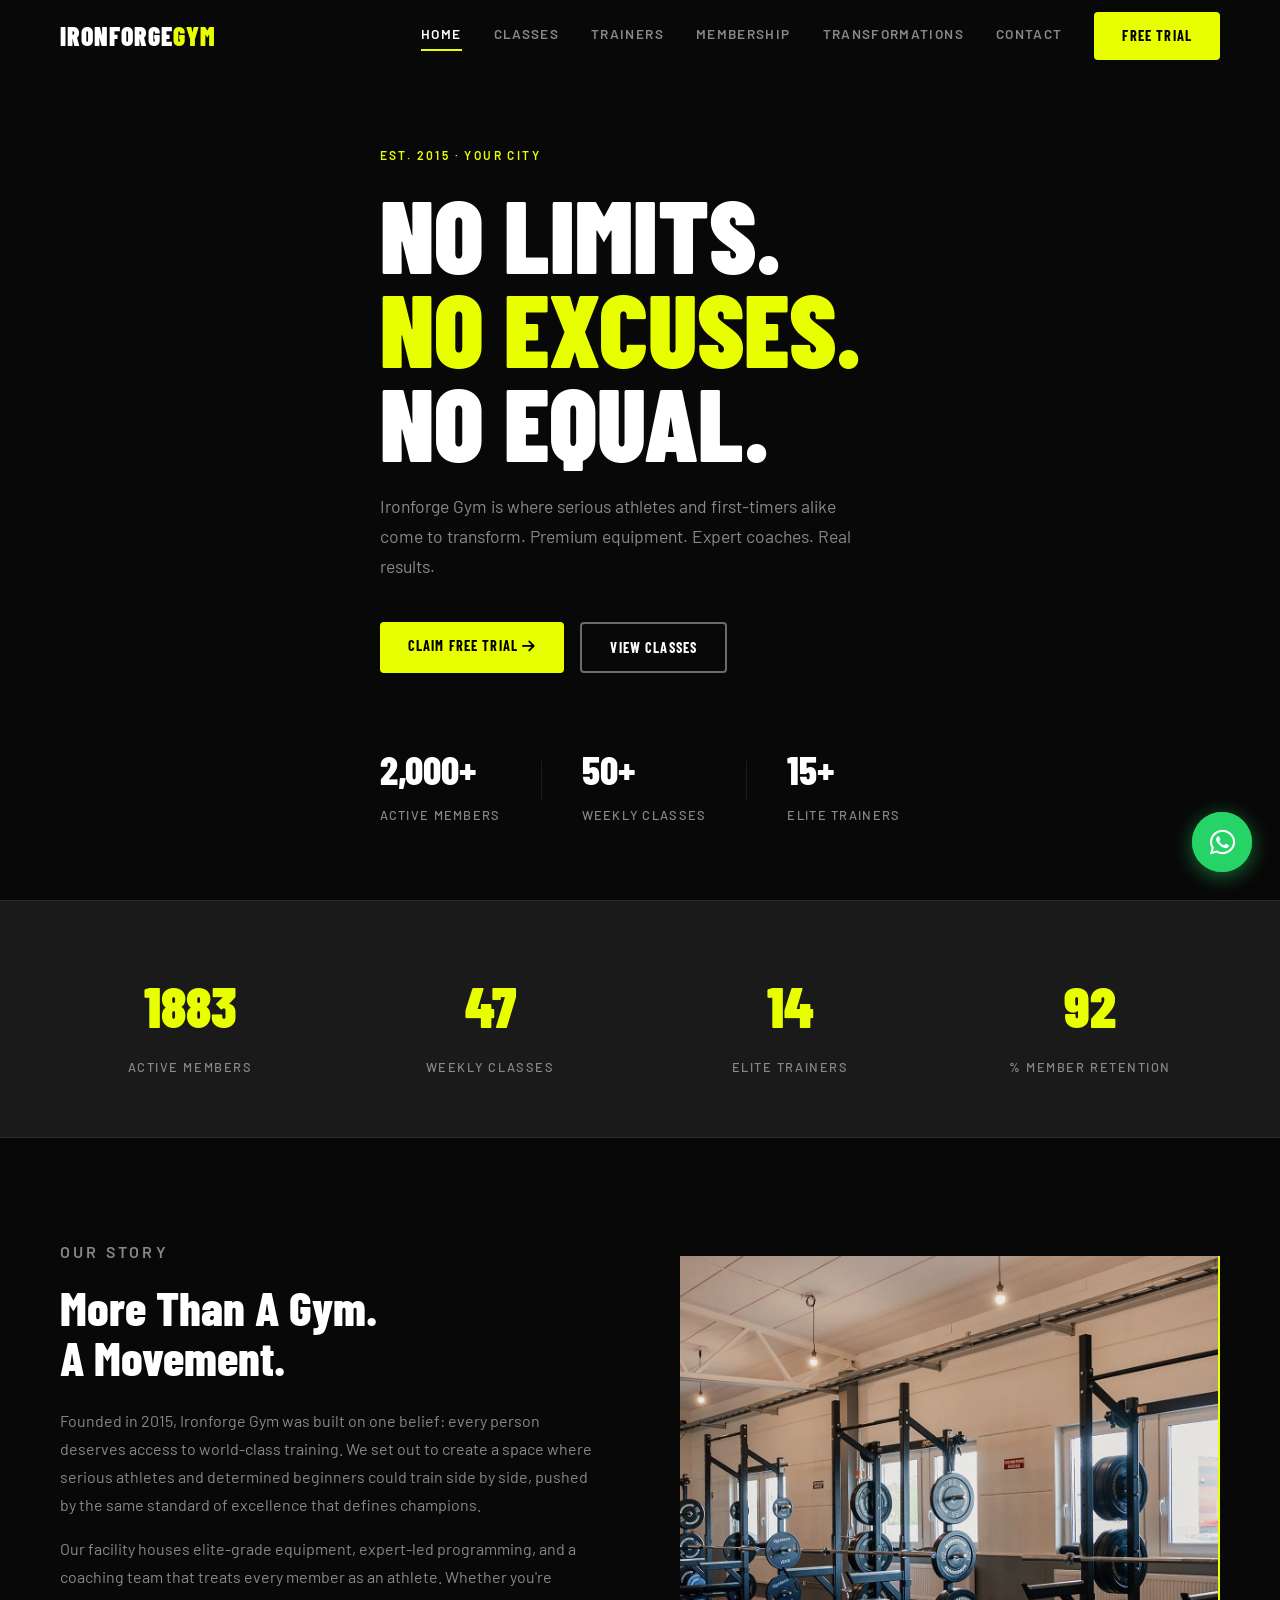
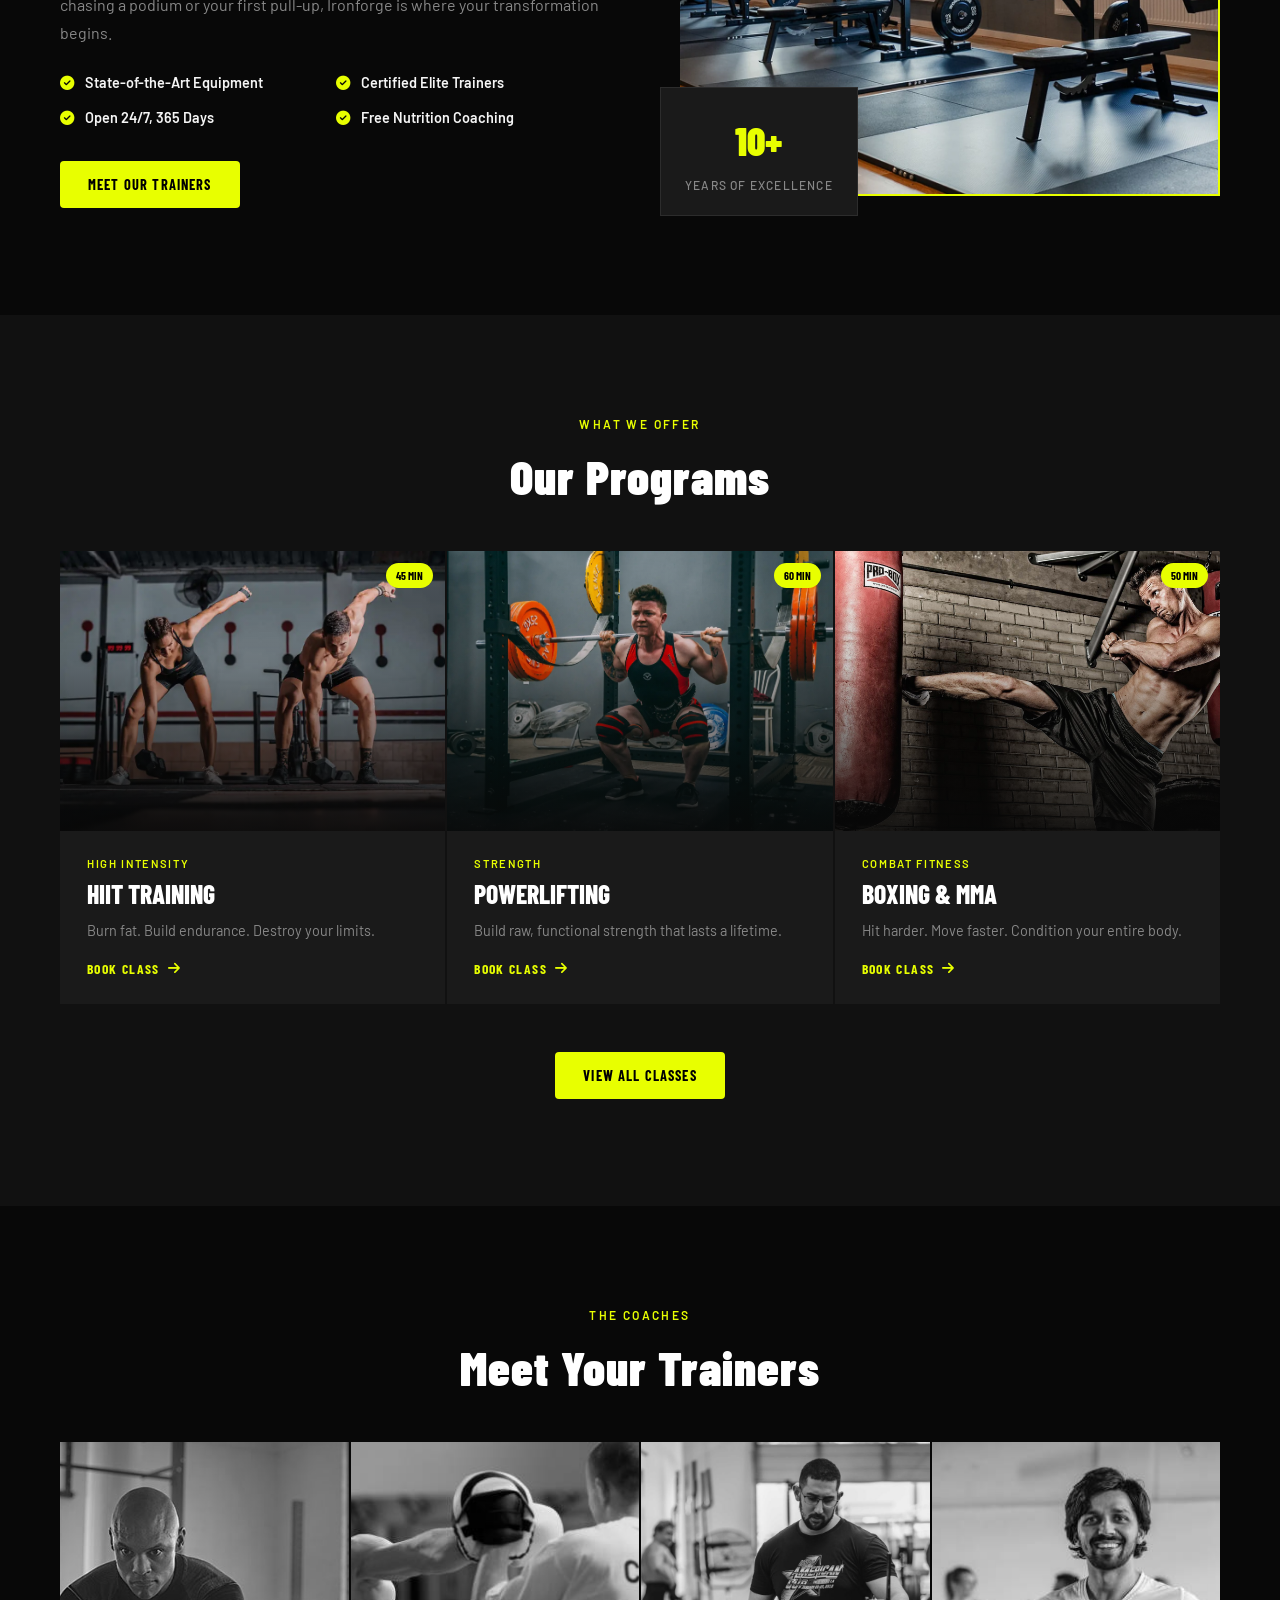
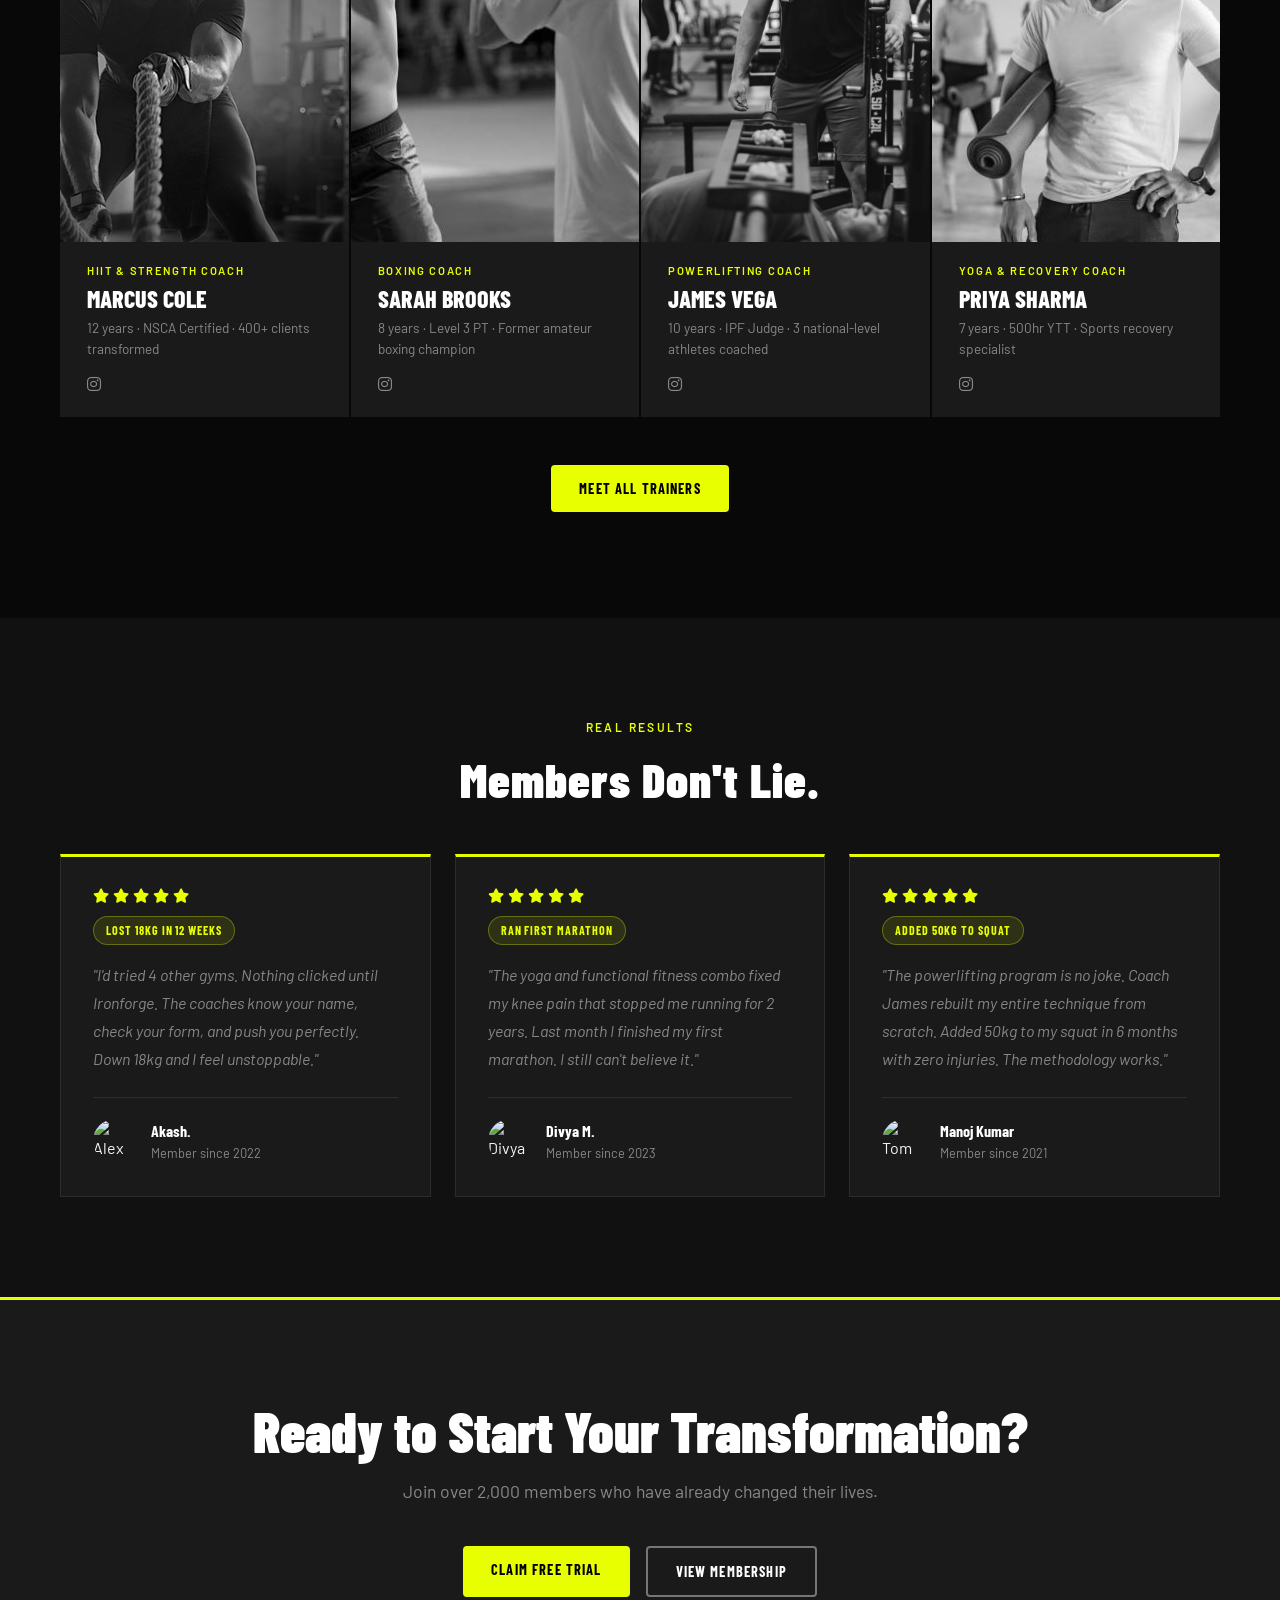
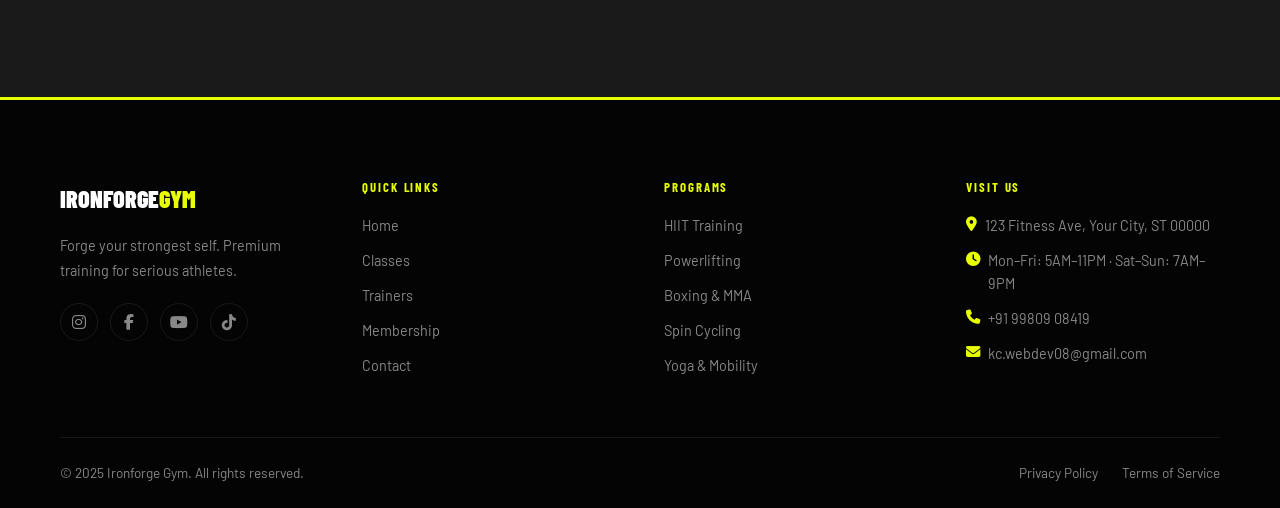
==== index.html @ b0c4d27b "Add files via upload" ====
<!DOCTYPE html>
<html lang="en">
<head>
  <meta charset="UTF-8">
  <meta name="viewport" content="width=device-width, initial-scale=1.0">
  <meta name="description" content="Ironforge Gym — Where serious athletes forge their strongest self. Premium equipment, elite trainers, and real results.">
  <title>Home | Ironforge Gym</title>
  <link href="https://fonts.googleapis.com/css2?family=Barlow+Condensed:wght@600;700;800;900&family=Barlow:wght@400;500;600&display=swap" rel="stylesheet">
  <link rel="stylesheet" href="https://cdnjs.cloudflare.com/ajax/libs/font-awesome/6.4.0/css/all.min.css">
  <link rel="stylesheet" href="./css/styles.css">
</head>
<body>

  <!-- ============================================================
       NAVBAR
       - Uses "scrolled" class so the navbar is always opaque black.
       - On inner pages this class is set by default in the HTML.
       - On the home page it was transparent; "scrolled" forces the
         same solid dark background across all pages.
       ============================================================ -->
  <header class="header scrolled">
    <div class="container">
      <a href="./index.html" class="logo">IRONFORGE<span>GYM</span></a>
      <div class="mobile-menu-toggle">
        <i class="fas fa-bars"></i>
      </div>
      <nav class="nav-links">
        <a href="./index.html" class="active">Home</a>
        <a href="./classes.html">Classes</a>
        <a href="./trainers.html">Trainers</a>
        <a href="./membership.html">Membership</a>
        <a href="./transformations.html">Transformations</a>
        <a href="./contact.html">Contact</a>
        <a href="./contact.html" class="btn btn-primary">Free Trial</a>
      </nav>
    </div>
  </header>

  <!-- HERO -->
  <section class="hero">

    <!--
      =====================================================
      VIDEO BACKGROUND
      Your video file must be in the ironforge-gym/ root
      folder (same folder as index.html).
      The src below is already set to your video filename.
      If you rename the file, update the src to match.
      =====================================================
    -->
    <video
      class="hero-video"
      autoplay
      muted
      loop
      playsinline
      poster="https://picsum.photos/1920/1080?grayscale">
      <!-- ▼▼▼ PASTE YOUR VIDEO LINK HERE if hosting online,
               OR keep as-is if the video is in the same folder as index.html ▼▼▼ -->
      <source src="video/Powerlifter_Silhouette_Deadlift_Animation.mp4" type="video/mp4">
      <!-- ▲▲▲ PASTE YOUR VIDEO LINK HERE ▲▲▲ -->
    </video>

    <div class="hero-overlay"></div>
    <div class="container fade-in">
      <p class="hero-eyebrow">EST. 2015 · YOUR CITY <!-- CLIENT EDIT --></p>
      <h1>NO LIMITS.<br><span>NO EXCUSES.</span><br>NO EQUAL.</h1>
      <p class="hero-sub">Ironforge Gym is where serious athletes and first-timers alike come to transform. Premium equipment. Expert coaches. Real results.</p>
      <!-- CLIENT EDIT: gym description -->
      <div class="hero-buttons">
        <a href="./contact.html" class="btn btn-primary">
          CLAIM FREE TRIAL <i class="fas fa-arrow-right"></i>
        </a>
        <a href="./classes.html" class="btn btn-outline">
          VIEW CLASSES
        </a>
      </div>
      <div class="hero-trust">
        <div class="trust-item">
          <span class="trust-number">2,000+</span><!-- CLIENT EDIT -->
          <span class="trust-label">Active Members</span>
        </div>
        <div class="trust-divider"></div>
        <div class="trust-item">
          <span class="trust-number">50+</span><!-- CLIENT EDIT -->
          <span class="trust-label">Weekly Classes</span>
        </div>
        <div class="trust-divider"></div>
        <div class="trust-item">
          <span class="trust-number">15+</span><!-- CLIENT EDIT -->
          <span class="trust-label">Elite Trainers</span>
        </div>
      </div>
    </div>
  </section>

  <!-- ============================================================
       STATS BAR
       - "fade-in" intentionally removed here so the stats counter
         IntersectionObserver can fire independently without the
         fade-in observer consuming the intersection event first.
       - The counter animation is handled by script.js (section 4).
       ============================================================ -->
  <section class="stats-bar">
    <div class="container">
      <div class="stats-grid">
        <div class="stat-item">
          <div class="stat-number" data-target="2000">0</div>
          <div class="stat-label">Active Members</div><!-- CLIENT EDIT -->
        </div>
        <div class="stat-item">
          <div class="stat-number" data-target="50">0</div>
          <div class="stat-label">Weekly Classes</div>
        </div>
        <div class="stat-item">
          <div class="stat-number" data-target="15">0</div>
          <div class="stat-label">Elite Trainers</div>
        </div>
        <div class="stat-item">
          <div class="stat-number" data-target="98">0</div>
          <div class="stat-label">% Member Retention</div>
        </div>
      </div>
    </div>
  </section>

  <!-- ABOUT SNAPSHOT -->
  <section class="section-padding">
    <div class="container">
      <div class="about-layout fade-in">
        <div class="about-text">
          <p class="section-label">OUR STORY</p>
          <h2>More Than A Gym.<br>A Movement.</h2>
          <!-- CLIENT EDIT -->
          <p>Founded in 2015, Ironforge Gym was built on one belief: every person deserves access to world-class training. We set out to create a space where serious athletes and determined beginners could train side by side, pushed by the same standard of excellence that defines champions.</p>
          <p>Our facility houses elite-grade equipment, expert-led programming, and a coaching team that treats every member as an athlete. Whether you're chasing a podium or your first pull-up, Ironforge is where your transformation begins.</p>
          <!-- CLIENT EDIT: both paragraphs -->
          <div class="about-features">
            <div><i class="fas fa-check-circle"></i> State-of-the-Art Equipment</div>
            <div><i class="fas fa-check-circle"></i> Certified Elite Trainers</div>
            <div><i class="fas fa-check-circle"></i> Open 24/7, 365 Days</div><!-- CLIENT EDIT -->
            <div><i class="fas fa-check-circle"></i> Free Nutrition Coaching</div>
          </div>
          <a href="./trainers.html" class="btn btn-primary" style="margin-top:32px;">MEET OUR TRAINERS</a>
        </div>
        <div class="about-image">
          <img src="images/gymview.webp" alt="Inside Ironforge Gym">
          <div class="about-badge">
            <span class="badge-number">10+</span><!-- CLIENT EDIT -->
            <span class="badge-text">Years of Excellence</span>
          </div>
        </div>
      </div>
    </div>
  </section>

  <!-- CLASSES PREVIEW -->
  <section class="section-padding" style="background: var(--surface);">
    <div class="container">
      <p class="section-label fade-in" style="text-align:center;">WHAT WE OFFER</p>
      <h2 class="section-title fade-in">Our Programs</h2>
      <div class="classes-grid fade-in">

        <div class="class-card">
          <div class="class-img">
            <img src="images/ClassHITT.webp" alt="HIIT Training">
            <div class="class-overlay"></div>
            <span class="class-duration">45 MIN</span>
          </div>
          <div class="class-content">
            <p class="class-category">HIGH INTENSITY</p>
            <h3>HIIT TRAINING</h3>
            <p class="class-desc">Burn fat. Build endurance. Destroy your limits.</p>
            <a href="./classes.html" class="class-link">BOOK CLASS <i class="fas fa-arrow-right"></i></a>
          </div>
        </div>

        <div class="class-card">
          <div class="class-img">
            <img src="images/ClassPowerlifting.webp" alt="Powerlifting">
            <div class="class-overlay"></div>
            <span class="class-duration">60 MIN</span>
          </div>
          <div class="class-content">
            <p class="class-category">STRENGTH</p>
            <h3>POWERLIFTING</h3>
            <p class="class-desc">Build raw, functional strength that lasts a lifetime.</p>
            <a href="./classes.html" class="class-link">BOOK CLASS <i class="fas fa-arrow-right"></i></a>
          </div>
        </div>

        <div class="class-card">
          <div class="class-img">
            <img src="images/ClassBoxing.webp" alt="Boxing & MMA">
            <div class="class-overlay"></div>
            <span class="class-duration">50 MIN</span>
          </div>
          <div class="class-content">
            <p class="class-category">COMBAT FITNESS</p>
            <h3>BOXING & MMA</h3>
            <p class="class-desc">Hit harder. Move faster. Condition your entire body.</p>
            <a href="./classes.html" class="class-link">BOOK CLASS <i class="fas fa-arrow-right"></i></a>
          </div>
        </div>

      </div>
      <div style="text-align:center; margin-top:48px;" class="fade-in">
        <a href="./classes.html" class="btn btn-primary">VIEW ALL CLASSES</a>
      </div>
    </div>
  </section>

  <!-- TRAINERS PREVIEW -->
  <section class="section-padding">
    <div class="container">
      <p class="section-label fade-in" style="text-align:center;">THE COACHES</p>
      <h2 class="section-title fade-in">Meet Your Trainers</h2>
      <div class="trainers-grid fade-in">

        <div class="trainer-card">
          <div class="trainer-img">
            <img src="images/CoachHITT.jpg" alt="Marcus Cole">
          </div>
          <div class="trainer-info">
            <p class="trainer-specialty">HIIT & STRENGTH COACH</p>
            <h3>MARCUS COLE</h3>
            <p class="trainer-bio">12 years · NSCA Certified · 400+ clients transformed</p>
            <div class="trainer-social">
              <a href="#" aria-label="Instagram"><i class="fab fa-instagram"></i></a><!-- REPLACE -->
            </div>
          </div>
        </div>

        <div class="trainer-card">
          <div class="trainer-img">
            <img src="images/CoachBoxing.jpg" alt="Sarah Brooks">
          </div>
          <div class="trainer-info">
            <p class="trainer-specialty">BOXING COACH</p>
            <h3>SARAH BROOKS</h3>
            <p class="trainer-bio">8 years · Level 3 PT · Former amateur boxing champion</p>
            <div class="trainer-social">
              <a href="#" aria-label="Instagram"><i class="fab fa-instagram"></i></a><!-- REPLACE -->
            </div>
          </div>
        </div>

        <div class="trainer-card">
          <div class="trainer-img">
            <img src="images/CoachPowerlifting.jpg" alt="James Vega">
          </div>
          <div class="trainer-info">
            <p class="trainer-specialty">POWERLIFTING COACH</p>
            <h3>JAMES VEGA</h3>
            <p class="trainer-bio">10 years · IPF Judge · 3 national-level athletes coached</p>
            <div class="trainer-social">
              <a href="#" aria-label="Instagram"><i class="fab fa-instagram"></i></a><!-- REPLACE -->
            </div>
          </div>
        </div>

        <div class="trainer-card">
          <div class="trainer-img">
            <img src="images/CoachYoga.jpg" alt="Priya Sharma">
          </div>
          <div class="trainer-info">
            <p class="trainer-specialty">YOGA & RECOVERY COACH</p>
            <h3>PRIYA SHARMA</h3>
            <p class="trainer-bio">7 years · 500hr YTT · Sports recovery specialist</p>
            <div class="trainer-social">
              <a href="#" aria-label="Instagram"><i class="fab fa-instagram"></i></a><!-- REPLACE -->
            </div>
          </div>
        </div>

      </div>
      <div style="text-align:center; margin-top:48px;" class="fade-in">
        <a href="./trainers.html" class="btn btn-primary">MEET ALL TRAINERS</a>
      </div>
    </div>
  </section>

  <!-- TESTIMONIALS -->
  <section class="testimonials-section fade-in">
    <div class="container">
      <p class="section-label" style="text-align:center;">REAL RESULTS</p>
      <h2 class="section-title">Members Don't Lie.</h2>
      <div class="testimonials-grid">

        <div class="testimonial-card">
          <div class="stars">
            <i class="fas fa-star"></i><i class="fas fa-star"></i><i class="fas fa-star"></i><i class="fas fa-star"></i><i class="fas fa-star"></i>
          </div>
          <span class="result-badge">Lost 18kg in 12 weeks</span>
          <p class="quote">"I'd tried 4 other gyms. Nothing clicked until Ironforge. The coaches know your name, check your form, and push you perfectly. Down 18kg and I feel unstoppable."</p>
          <div class="client-info">
            <img src="https://picsum.photos/seed/member1/80/80" alt="Alex R.">
            <div>
              <div class="client-name">Akash.</div>
              <div class="client-since">Member since 2022</div>
            </div>
          </div>
        </div><!-- CLIENT EDIT -->

        <div class="testimonial-card">
          <div class="stars">
            <i class="fas fa-star"></i><i class="fas fa-star"></i><i class="fas fa-star"></i><i class="fas fa-star"></i><i class="fas fa-star"></i>
          </div>
          <span class="result-badge">Ran first marathon</span>
          <p class="quote">"The yoga and functional fitness combo fixed my knee pain that stopped me running for 2 years. Last month I finished my first marathon. I still can't believe it."</p>
          <div class="client-info">
            <img src="https://picsum.photos/seed/member2/80/80" alt="Divya M.">
            <div>
              <div class="client-name">Divya M.</div>
              <div class="client-since">Member since 2023</div>
            </div>
          </div>
        </div><!-- CLIENT EDIT -->

        <div class="testimonial-card">
          <div class="stars">
            <i class="fas fa-star"></i><i class="fas fa-star"></i><i class="fas fa-star"></i><i class="fas fa-star"></i><i class="fas fa-star"></i>
          </div>
          <span class="result-badge">Added 50kg to squat</span>
          <p class="quote">"The powerlifting program is no joke. Coach James rebuilt my entire technique from scratch. Added 50kg to my squat in 6 months with zero injuries. The methodology works."</p>
          <div class="client-info">
            <img src="https://picsum.photos/seed/member3/80/80" alt="Tom K.">
            <div>
              <div class="client-name">Manoj Kumar</div>
              <div class="client-since">Member since 2021</div>
            </div>
          </div>
        </div><!-- CLIENT EDIT -->

      </div>
    </div>
  </section>

  <!-- CTA BANNER -->
  <section class="cta-banner fade-in">
    <div class="container">
      <h2>Ready to Start Your Transformation?</h2><!-- CLIENT EDIT -->
      <p>Join over 2,000 members who have already changed their lives.</p><!-- CLIENT EDIT: member count -->
      <div class="cta-buttons">
        <a href="./contact.html" class="btn btn-primary">CLAIM FREE TRIAL</a>
        <a href="./membership.html" class="btn btn-outline">VIEW MEMBERSHIP</a>
      </div>
    </div>
  </section>

  <!-- FOOTER -->
  <footer class="footer">
    <div class="container">
      <div class="footer-grid">
        <div class="footer-col">
          <a href="./index.html" class="footer-logo">IRONFORGE<span>GYM</span></a><!-- CLIENT EDIT: gym name -->
          <p>Forge your strongest self. Premium training for serious athletes.</p>
          <div class="social-icons">
            <a href="#" aria-label="Instagram"><i class="fab fa-instagram"></i></a><!-- REPLACE -->
            <a href="#" aria-label="Facebook"><i class="fab fa-facebook-f"></i></a><!-- REPLACE -->
            <a href="#" aria-label="YouTube"><i class="fab fa-youtube"></i></a><!-- REPLACE -->
            <a href="#" aria-label="TikTok"><i class="fab fa-tiktok"></i></a><!-- REPLACE -->
          </div>
        </div>
        <div class="footer-col">
          <h3>Quick Links</h3>
          <div class="footer-links">
            <a href="./index.html">Home</a>
            <a href="./classes.html">Classes</a>
            <a href="./trainers.html">Trainers</a>
            <a href="./membership.html">Membership</a>
            <a href="./contact.html">Contact</a>
          </div>
        </div>
        <div class="footer-col">
          <h3>Programs</h3>
          <div class="footer-links">
            <a href="./classes.html">HIIT Training</a>
            <a href="./classes.html">Powerlifting</a>
            <a href="./classes.html">Boxing &amp; MMA</a>
            <a href="./classes.html">Spin Cycling</a>
            <a href="./classes.html">Yoga &amp; Mobility</a>
          </div>
        </div>
        <div class="footer-col">
          <h3>Visit Us</h3>
          <div class="footer-links">
            <!-- CLIENT EDIT: address -->
            <span><i class="fas fa-map-marker-alt"></i>123 Fitness Ave, Your City, ST 00000</span>
            <!-- CLIENT EDIT: opening hours -->
            <span><i class="fas fa-clock"></i>Mon–Fri: 5AM–11PM · Sat–Sun: 7AM–9PM</span>
            <!-- CLIENT EDIT: phone number — update href="tel:+1XXXXXXXXXX" and display text -->
            <a href="tel:+919980908419"><i class="fas fa-phone"></i>+91 99809 08419</a>
            <!-- CLIENT EDIT: email — update href="mailto:..." and display text -->
            <a href="mailto:kc.webdev08@gmail.com"><i class="fas fa-envelope"></i>kc.webdev08@gmail.com</a>
          </div>
        </div>
      </div>
      <div class="footer-bottom">
        <p>&copy; 2025 Ironforge Gym. All rights reserved.</p><!-- CLIENT EDIT -->
        <div>
          <a href="./privacy-policy.html">Privacy Policy</a>
          <a href="./terms-of-service.html">Terms of Service</a>
        </div>
      </div>
    </div>
  </footer>

  <!-- WHATSAPP FLOATING BUTTON -->
<a href="https://wa.me/9980908419" class="whatsapp-float" target="_blank" rel="noopener noreferrer" aria-label="Chat with us on WhatsApp"><!-- REPLACE: phone number -->
    <i class="fab fa-whatsapp"></i>
  </a>

  <script src="./js/script.js"></script>
</body>
</html>
---- css/styles.css ----
/* ===== 1. CSS RESET & BASE ===== */
*, *::before, *::after { box-sizing: border-box; margin: 0; padding: 0; }
html { scroll-behavior: smooth; }
body {
  background: var(--dark-bg);
  color: var(--text-primary);
  font-family: 'Barlow', sans-serif;
  line-height: 1.6;
  overflow-x: hidden;
}
img { max-width: 100%; height: auto; display: block; }
a { text-decoration: none; }

/* ===== 2. CSS VARIABLES (:root) ===== */
:root {
  --primary-color:   #E8FF00;
  --secondary-color: #FF4500;
  --dark-bg:         #080808;
  --surface:         #111111;
  --surface-2:       #1a1a1a;
  --text-primary:    #F5F5F5;
  --text-light:      #888888;
  --border-color:    rgba(255,255,255,0.08);
  --white:           #FFFFFF;
  --section-padding: 100px 0;
}

/* ===== 3. TYPOGRAPHY ===== */
h1, h2, h3, h4 {
  font-family: 'Barlow Condensed', sans-serif;
  line-height: 1.1;
}

/* ===== 4. LAYOUT UTILITIES ===== */
.container {
  max-width: 1200px;
  margin: 0 auto;
  padding: 0 20px;
}
.section-padding {
  padding: var(--section-padding);
}
.section-label {
  font-family: 'Barlow', sans-serif;
  font-weight: 600;
  font-size: 0.75rem;
  text-transform: uppercase;
  letter-spacing: 0.2em;
  color: var(--primary-color);
  margin-bottom: 16px;
  display: block;
}
.section-title {
  text-align: center;
  font-family: 'Barlow Condensed', sans-serif;
  font-weight: 900;
  font-size: 3rem;
  color: var(--white);
  margin-bottom: 48px;
  letter-spacing: 0.02em;
}

/* ===== 5. BUTTONS ===== */
.btn {
  display: inline-block;
  font-family: 'Barlow Condensed', sans-serif;
  font-weight: 700;
  font-size: 0.9rem;
  text-transform: uppercase;
  letter-spacing: 0.08em;
  padding: 12px 28px;
  border-radius: 4px;
  transition: background 0.3s, color 0.3s, border-color 0.3s, transform 0.2s;
  cursor: pointer;
  border: none;
}
.btn-primary {
  background: var(--primary-color);
  color: #000000;
}
.btn-primary:hover {
  background: #ffffff;
  color: #000;
}
.btn-outline {
  background: transparent;
  border: 2px solid rgba(255,255,255,0.4);
  color: var(--white);
}
.btn-outline:hover {
  border-color: var(--primary-color);
  color: var(--primary-color);
}
.btn-block {
  display: block;
  width: 100%;
  text-align: center;
}

/* ===== 6. NAVBAR ===== */
.header {
  position: fixed;
  top: 0;
  width: 100%;
  z-index: 1000;
  background: transparent;
  transition: background 0.4s ease;
  height: 72px;
  display: flex;
  align-items: center;
}
.header.scrolled {
  background: rgba(8,8,8,0.97);
  backdrop-filter: blur(20px);
  -webkit-backdrop-filter: blur(20px);
  border-bottom: 1px solid var(--border-color);
  box-shadow: 0 2px 20px rgba(0,0,0,0.5);
}
.header .container {
  display: flex;
  align-items: center;
  justify-content: space-between;
  width: 100%;
}
.logo {
  font-family: 'Barlow Condensed', sans-serif;
  font-weight: 900;
  font-size: 1.6rem;
  color: var(--white);
  letter-spacing: 0.04em;
}
.logo span {
  color: var(--primary-color);
}
.nav-links {
  display: flex;
  align-items: center;
  gap: 32px;
}
.nav-links a:not(.btn) {
  font-family: 'Barlow', sans-serif;
  font-weight: 600;
  font-size: 0.85rem;
  text-transform: uppercase;
  letter-spacing: 0.1em;
  color: var(--text-light);
  transition: color 0.2s;
}
.nav-links a:not(.btn):hover,
.nav-links a.active:not(.btn) {
  color: var(--white);
}
.mobile-menu-toggle {
  display: none;
  font-size: 1.5rem;
  color: var(--white);
  cursor: pointer;
  background: none;
  border: none;
  padding: 4px;
}
.mobile-close {
  display: none;
  position: absolute;
  top: 24px;
  right: 28px;
  font-size: 1.8rem;
  color: var(--white);
  background: none;
  border: none;
  cursor: pointer;
  z-index: 10001;
}

/* ===== 7. PAGE HEADER BANNER ===== */
.page-header {
  background: var(--surface);
  padding: 160px 0 80px;
  text-align: center;
  border-bottom: 1px solid var(--border-color);
}
.page-header h1 {
  font-family: 'Barlow Condensed', sans-serif;
  font-weight: 900;
  font-size: 4rem;
  color: var(--white);
  letter-spacing: 0.02em;
  margin-bottom: 12px;
}
.page-header p {
  font-family: 'Barlow', sans-serif;
  font-size: 1.1rem;
  color: var(--text-light);
}

/* ===== 8. HERO ===== */
.hero {
  min-height: 100vh;
  position: relative;
  background: #080808; /* Fallback color shown while video loads */
  display: flex;
  align-items: center;
  overflow: hidden;
}

/* VIDEO BACKGROUND */
.hero-video {
  position: absolute;
  inset: 0;
  width: 100%;
  height: 100%;
  object-fit: cover;
  object-position: center;
  z-index: 0;
  /* Dim and slightly desaturate video so text stays readable */
  filter: brightness(0.55) grayscale(20%);
}

/* Ensure overlay sits above video */
.hero-overlay {
  position: absolute;
  inset: 0;
  background: linear-gradient(to right,
    rgba(8,8,8,0.92) 0%,
    rgba(8,8,8,0.65) 50%,
    rgba(8,8,8,0.25) 100%);
  z-index: 1;
}

/* Ensure content sits above video and overlay */
.hero .container {
  position: relative;
  z-index: 2;
  padding-top: 72px;
}
.hero-eyebrow {
  font-family: 'Barlow', sans-serif;
  font-weight: 600;
  font-size: 0.75rem;
  text-transform: uppercase;
  letter-spacing: 0.2em;
  color: var(--primary-color);
  margin-bottom: 20px;
}
.hero h1 {
  font-family: 'Barlow Condensed', sans-serif;
  font-weight: 900;
  font-size: clamp(3.5rem, 8vw, 7rem);
  color: var(--white);
  line-height: 0.92;
  margin-bottom: 24px;
  text-transform: uppercase;
}
.hero h1 span {
  color: var(--primary-color);
}
.hero-sub {
  font-family: 'Barlow', sans-serif;
  font-size: 1.1rem;
  color: var(--text-light);
  max-width: 480px;
  line-height: 1.7;
  margin-bottom: 40px;
}
.hero-buttons {
  display: flex;
  gap: 16px;
  flex-wrap: wrap;
  margin-bottom: 64px;
}
.hero-trust {
  display: flex;
  align-items: center;
  gap: 40px;
  flex-wrap: wrap;
}
.trust-item {
  display: flex;
  flex-direction: column;
  gap: 4px;
}
.trust-number {
  font-family: 'Barlow Condensed', sans-serif;
  font-weight: 800;
  font-size: 2.5rem;
  color: var(--white);
}
.trust-label {
  font-family: 'Barlow', sans-serif;
  font-weight: 500;
  font-size: 0.8rem;
  text-transform: uppercase;
  letter-spacing: 0.1em;
  color: var(--text-light);
}
.trust-divider {
  width: 1px;
  height: 40px;
  background: var(--border-color);
}

/* ===== 9. STATS BAR ===== */
.stats-bar {
  background: var(--surface-2);
  padding: 60px 0;
  border-top: 1px solid var(--border-color);
  border-bottom: 1px solid var(--border-color);
}
.stats-grid {
  display: grid;
  grid-template-columns: repeat(4, 1fr);
  gap: 40px;
}
.stat-item {
  text-align: center;
}
.stat-number {
  font-family: 'Barlow Condensed', sans-serif;
  font-weight: 900;
  font-size: 3.5rem;
  color: var(--primary-color);
}
.stat-label {
  font-family: 'Barlow', sans-serif;
  font-weight: 500;
  font-size: 0.8rem;
  text-transform: uppercase;
  letter-spacing: 0.12em;
  color: var(--text-light);
  margin-top: 6px;
}

/* ===== 10. ABOUT ===== */
.about-layout {
  display: grid;
  grid-template-columns: 1fr 1fr;
  gap: 80px;
  align-items: center;
}
.about-text h2 {
  font-family: 'Barlow Condensed', sans-serif;
  font-weight: 800;
  font-size: 3rem;
  color: var(--white);
  line-height: 1.05;
  margin-bottom: 24px;
}
.about-text p {
  font-family: 'Barlow', sans-serif;
  font-size: 1rem;
  color: var(--text-light);
  line-height: 1.75;
  margin-bottom: 16px;
}
.about-features {
  display: grid;
  grid-template-columns: 1fr 1fr;
  gap: 12px;
  margin-top: 24px;
}
.about-features div {
  font-family: 'Barlow', sans-serif;
  font-weight: 600;
  font-size: 0.9rem;
  color: var(--text-primary);
}
.about-features i {
  color: var(--primary-color);
  margin-right: 8px;
}
.about-image {
  position: relative;
}
.about-image img {
  width: 100%;
  object-fit: cover;
  display: block;
  border-right: 2px solid var(--primary-color);
  border-bottom: 2px solid var(--primary-color);
}
.about-badge {
  position: absolute;
  bottom: -20px;
  left: -20px;
  background: var(--surface-2);
  border: 1px solid var(--border-color);
  padding: 20px 24px;
  text-align: center;
}
.badge-number {
  display: block;
  font-family: 'Barlow Condensed', sans-serif;
  font-weight: 900;
  font-size: 2.5rem;
  color: var(--primary-color);
}
.badge-text {
  display: block;
  font-family: 'Barlow', sans-serif;
  font-weight: 500;
  font-size: 0.75rem;
  text-transform: uppercase;
  letter-spacing: 0.1em;
  color: var(--text-light);
  margin-top: 4px;
}

/* ===== 11. CLASS CARDS ===== */
.classes-grid {
  display: grid;
  grid-template-columns: repeat(3, 1fr);
  gap: 2px;
}
.class-card {
  position: relative;
  overflow: hidden;
  background: var(--surface-2);
}
.class-img {
  position: relative;
  height: 280px;
  overflow: hidden;
}
.class-img img {
  width: 100%;
  height: 100%;
  object-fit: cover;
  transition: transform 0.6s ease;
}
.class-card:hover .class-img img {
  transform: scale(1.08);
}
.class-overlay {
  position: absolute;
  inset: 0;
  background: linear-gradient(to top,
    rgba(8,8,8,0.9) 0%,
    rgba(8,8,8,0.2) 60%,
    transparent 100%);
}
.class-duration {
  position: absolute;
  top: 12px;
  right: 12px;
  background: var(--primary-color);
  color: #000;
  font-family: 'Barlow Condensed', sans-serif;
  font-weight: 700;
  font-size: 0.7rem;
  text-transform: uppercase;
  padding: 4px 10px;
  border-radius: 99px;
}
.class-content {
  padding: 24px;
  border-left: 3px solid transparent;
  transition: border-color 0.3s;
}
.class-card:hover .class-content {
  border-left-color: var(--primary-color);
}
.class-category {
  font-family: 'Barlow', sans-serif;
  font-weight: 600;
  font-size: 0.7rem;
  text-transform: uppercase;
  letter-spacing: 0.15em;
  color: var(--primary-color);
  margin-bottom: 8px;
}
.class-card h3 {
  font-family: 'Barlow Condensed', sans-serif;
  font-weight: 800;
  font-size: 1.6rem;
  color: var(--white);
  margin-bottom: 10px;
}
.class-desc {
  font-family: 'Barlow', sans-serif;
  font-size: 0.9rem;
  color: var(--text-light);
  line-height: 1.6;
}
.class-link {
  display: inline-flex;
  align-items: center;
  gap: 8px;
  margin-top: 16px;
  font-family: 'Barlow Condensed', sans-serif;
  font-weight: 700;
  font-size: 0.85rem;
  text-transform: uppercase;
  letter-spacing: 0.1em;
  color: var(--primary-color);
  transition: gap 0.2s;
}
.class-link:hover {
  gap: 14px;
}

/* ===== 12. SCHEDULE TABLE ===== */
.schedule-wrapper {
  overflow-x: auto;
  -webkit-overflow-scrolling: touch;
}
.schedule-table {
  width: 100%;
  border-collapse: collapse;
  min-width: 700px;
}
.schedule-table th {
  background: var(--surface-2);
  font-family: 'Barlow Condensed', sans-serif;
  font-weight: 700;
  font-size: 0.8rem;
  text-transform: uppercase;
  letter-spacing: 0.1em;
  color: var(--white);
  padding: 14px 12px;
  text-align: center;
  border-bottom: 2px solid var(--primary-color);
}
.schedule-table th:first-child {
  color: var(--primary-color);
}
.schedule-table td {
  border: 1px solid var(--border-color);
  padding: 8px;
  text-align: center;
  vertical-align: middle;
  min-width: 110px;
  height: 70px;
}
.schedule-table td:first-child {
  font-family: 'Barlow Condensed', sans-serif;
  font-weight: 700;
  font-size: 0.85rem;
  color: var(--primary-color);
  background: var(--surface-2);
  white-space: nowrap;
}
.schedule-table tbody tr:hover {
  background: rgba(232,255,0,0.03);
}
.schedule-class {
  padding: 6px 8px;
  font-size: 0.8rem;
  border-radius: 2px;
}
.schedule-class strong {
  display: block;
  font-family: 'Barlow Condensed', sans-serif;
  font-weight: 700;
  color: var(--white);
  font-size: 0.85rem;
}
.schedule-class span {
  display: block;
  font-family: 'Barlow', sans-serif;
  color: var(--text-light);
  font-size: 0.75rem;
  margin-top: 2px;
}
.schedule-hiit     { border-top: 3px solid var(--primary-color); }
.schedule-strength { border-top: 3px solid #4488FF; }
.schedule-boxing   { border-top: 3px solid #FF2D2D; }
.schedule-cycling  { border-top: 3px solid #FF8800; }
.schedule-yoga     { border-top: 3px solid #44BBAA; }
.schedule-functional { border-top: 3px solid #AA44FF; }
.schedule-note {
  font-family: 'Barlow', sans-serif;
  font-size: 0.85rem;
  color: var(--text-light);
  font-style: italic;
  margin-top: 16px;
  text-align: center;
}

/* ===== 13. TRAINER CARDS ===== */
.trainers-grid {
  display: grid;
  grid-template-columns: repeat(4, 1fr);
  gap: 2px;
}
.trainer-card {
  position: relative;
  overflow: hidden;
}
.trainer-img {
  height: 400px;
  overflow: hidden;
}
.trainer-img img {
  width: 100%;
  height: 100%;
  object-fit: cover;
  filter: grayscale(100%);
  transition: filter 0.5s ease, transform 0.5s ease;
}
.trainer-card:hover .trainer-img img {
  filter: grayscale(0%);
  transform: scale(1.04);
}
.trainer-info {
  background: var(--surface-2);
  padding: 20px 24px;
  border-left: 3px solid transparent;
  transition: border-color 0.3s;
}
.trainer-card:hover .trainer-info {
  border-left-color: var(--primary-color);
}
.trainer-specialty {
  font-family: 'Barlow', sans-serif;
  font-weight: 600;
  font-size: 0.7rem;
  text-transform: uppercase;
  letter-spacing: 0.15em;
  color: var(--primary-color);
  margin-bottom: 6px;
}
.trainer-card h3 {
  font-family: 'Barlow Condensed', sans-serif;
  font-weight: 800;
  font-size: 1.5rem;
  color: var(--white);
}
.trainer-bio {
  font-family: 'Barlow', sans-serif;
  font-size: 0.85rem;
  color: var(--text-light);
  margin-top: 6px;
  line-height: 1.5;
}
.trainer-social {
  margin-top: 12px;
  display: flex;
  gap: 10px;
}
.trainer-social a {
  color: var(--text-light);
  font-size: 1rem;
  transition: color 0.2s;
}
.trainer-social a:hover {
  color: var(--primary-color);
}

/* ===== 14. TESTIMONIALS ===== */
.testimonials-section {
  background: var(--surface);
  padding: var(--section-padding);
}
.testimonials-grid {
  display: grid;
  grid-template-columns: repeat(3, 1fr);
  gap: 24px;
  margin-top: 48px;
}
.testimonial-card {
  background: var(--surface-2);
  padding: 32px;
  border: 1px solid var(--border-color);
  border-top: 3px solid var(--primary-color);
}
.stars {
  color: var(--primary-color);
  font-size: 0.9rem;
  margin-bottom: 12px;
  display: flex;
  gap: 4px;
}
.result-badge {
  display: inline-block;
  background: rgba(232,255,0,0.1);
  color: var(--primary-color);
  border: 1px solid rgba(232,255,0,0.3);
  font-family: 'Barlow Condensed', sans-serif;
  font-weight: 700;
  font-size: 0.75rem;
  text-transform: uppercase;
  letter-spacing: 0.08em;
  padding: 4px 12px;
  border-radius: 99px;
  margin-bottom: 16px;
}
.quote {
  font-family: 'Barlow', sans-serif;
  font-size: 1rem;
  color: var(--text-light);
  line-height: 1.75;
  font-style: italic;
  margin-bottom: 24px;
}
.client-info {
  display: flex;
  align-items: center;
  gap: 14px;
  border-top: 1px solid var(--border-color);
  padding-top: 20px;
  margin-top: 8px;
}
.client-info img {
  width: 44px;
  height: 44px;
  border-radius: 50%;
  object-fit: cover;
}
.client-name {
  font-family: 'Barlow Condensed', sans-serif;
  font-weight: 700;
  font-size: 1rem;
  color: var(--white);
}
.client-since {
  font-family: 'Barlow', sans-serif;
  font-size: 0.8rem;
  color: var(--text-light);
}

/* ===== 15. PRICING CARDS ===== */
.pricing-grid {
  display: grid;
  grid-template-columns: repeat(3, 1fr);
  gap: 24px;
  align-items: start;
}
.pricing-card {
  background: var(--surface-2);
  border: 1px solid var(--border-color);
  padding: 40px 32px;
  position: relative;
  transition: transform 0.3s, box-shadow 0.3s;
}
.pricing-card:hover {
  transform: translateY(-6px);
  box-shadow: 0 16px 48px rgba(0,0,0,0.5);
}
.pricing-card--featured {
  border: 2px solid var(--primary-color);
  transform: translateY(-12px);
  box-shadow: 0 0 48px rgba(232,255,0,0.2);
}
.pricing-card--featured:hover {
  transform: translateY(-18px);
}
.pricing-badge {
  position: absolute;
  top: -14px;
  left: 50%;
  transform: translateX(-50%);
  background: var(--primary-color);
  color: #000;
  font-family: 'Barlow Condensed', sans-serif;
  font-weight: 700;
  font-size: 0.75rem;
  text-transform: uppercase;
  letter-spacing: 0.1em;
  padding: 6px 20px;
  border-radius: 99px;
  white-space: nowrap;
}
.pricing-name {
  font-family: 'Barlow Condensed', sans-serif;
  font-weight: 800;
  font-size: 1.5rem;
  text-transform: uppercase;
  color: var(--white);
  margin-bottom: 24px;
  letter-spacing: 0.05em;
}
.pricing-price {
  margin-bottom: 4px;
}
.price-amount {
  font-family: 'Barlow Condensed', sans-serif;
  font-weight: 900;
  font-size: 3.5rem;
  color: var(--white);
}
.pricing-card--featured .price-amount {
  color: var(--primary-color);
}
.price-period {
  font-family: 'Barlow', sans-serif;
  font-size: 1rem;
  color: var(--text-light);
}
.pricing-sub {
  font-family: 'Barlow', sans-serif;
  font-size: 0.8rem;
  color: var(--text-light);
  margin: 8px 0 28px;
}
.pricing-features {
  list-style: none;
  padding: 0;
  margin: 0 0 32px;
  display: flex;
  flex-direction: column;
  gap: 12px;
}
.pricing-features li {
  display: flex;
  align-items: center;
  gap: 12px;
  font-family: 'Barlow', sans-serif;
  font-weight: 500;
  font-size: 0.9rem;
}
.included {
  color: var(--text-primary);
}
.included i {
  color: var(--primary-color);
  flex-shrink: 0;
}
.excluded {
  color: var(--text-light);
  opacity: 0.5;
}
.excluded i {
  color: var(--text-light);
  flex-shrink: 0;
}

/* ===== 16. FAQ ACCORDION ===== */
.faq-list {
  max-width: 720px;
  margin: 48px auto 0;
}
.faq-item {
  border-bottom: 1px solid var(--border-color);
  padding: 4px 0;
}
.faq-question {
  width: 100%;
  background: none;
  border: none;
  cursor: pointer;
  display: flex;
  justify-content: space-between;
  align-items: center;
  padding: 20px 0;
  font-family: 'Barlow Condensed', sans-serif;
  font-weight: 700;
  font-size: 1.1rem;
  color: var(--white);
  text-align: left;
  gap: 16px;
}
.faq-icon {
  color: var(--primary-color);
  font-size: 0.9rem;
  flex-shrink: 0;
  transition: transform 0.3s;
}
.faq-item.open .faq-icon {
  transform: rotate(45deg);
}
.faq-answer {
  max-height: 0;
  overflow: hidden;
  transition: max-height 0.4s ease;
}
.faq-item.open .faq-answer {
  max-height: 300px;
}
.faq-answer p {
  font-family: 'Barlow', sans-serif;
  font-size: 0.95rem;
  color: var(--text-light);
  line-height: 1.75;
  padding-bottom: 20px;
}

/* ===== 17. CONTACT PAGE ===== */
.contact-info-cards {
  display: grid;
  grid-template-columns: repeat(3, 1fr);
  gap: 24px;
  margin-bottom: 60px;
}
.contact-card {
  background: var(--surface-2);
  border: 1px solid var(--border-color);
  border-top: 3px solid var(--primary-color);
  padding: 32px;
  display: flex;
  gap: 20px;
  align-items: flex-start;
}
.contact-icon {
  width: 44px;
  height: 44px;
  flex-shrink: 0;
  background: rgba(232,255,0,0.1);
  border-radius: 4px;
  display: flex;
  align-items: center;
  justify-content: center;
  color: var(--primary-color);
  font-size: 1.2rem;
}
.contact-card h3 {
  font-family: 'Barlow Condensed', sans-serif;
  font-weight: 700;
  font-size: 1.2rem;
  color: var(--white);
  margin-bottom: 8px;
}
.contact-card p {
  font-family: 'Barlow', sans-serif;
  font-size: 0.9rem;
  color: var(--text-light);
  line-height: 1.7;
  margin-bottom: 6px;
}
.contact-card a {
  color: var(--primary-color);
  text-decoration: none;
}
.contact-card a:hover {
  text-decoration: underline;
}
.contact-form-container {
  background: var(--surface-2);
  border: 1px solid var(--border-color);
  border-top: 3px solid var(--primary-color);
  padding: 40px;
  max-width: 760px;
  margin: 0 auto;
}
.contact-form-container h2 {
  font-family: 'Barlow Condensed', sans-serif;
  font-weight: 800;
  font-size: 2rem;
  color: var(--white);
  margin-bottom: 8px;
}
.form-row {
  display: grid;
  grid-template-columns: 1fr 1fr;
  gap: 20px;
}
.form-group {
  display: flex;
  flex-direction: column;
  gap: 8px;
  margin-bottom: 20px;
}
.form-group label {
  font-family: 'Barlow', sans-serif;
  font-weight: 600;
  font-size: 0.75rem;
  text-transform: uppercase;
  letter-spacing: 0.1em;
  color: var(--text-light);
}
input, select, textarea {
  background: rgba(255,255,255,0.04);
  border: 1px solid var(--border-color);
  border-radius: 4px;
  padding: 13px 16px;
  color: var(--white);
  width: 100%;
  box-sizing: border-box;
  font-family: 'Barlow', sans-serif;
  font-size: 0.95rem;
  outline: none;
  transition: border-color 0.2s, box-shadow 0.2s;
}
input:focus, select:focus, textarea:focus {
  border-color: var(--primary-color);
  box-shadow: 0 0 0 3px rgba(232,255,0,0.12);
}
input::placeholder, textarea::placeholder {
  color: var(--text-light);
}
select option {
  background: var(--surface-2);
  color: var(--white);
}
textarea {
  resize: vertical;
  min-height: 120px;
}
.map-container {
  margin-top: 60px;
  overflow: hidden;
  border: 1px solid var(--border-color);
}

/* ===== 18. FOOTER ===== */
.footer {
  background: #040404;
  padding: 80px 0 0;
}
.footer-grid {
  display: grid;
  grid-template-columns: repeat(4, 1fr);
  gap: 48px;
}
.footer-logo {
  font-family: 'Barlow Condensed', sans-serif;
  font-weight: 900;
  font-size: 1.5rem;
  color: var(--white);
  display: inline-block;
  margin-bottom: 16px;
}
.footer-logo span {
  color: var(--primary-color);
}
.footer-col p {
  font-family: 'Barlow', sans-serif;
  font-size: 0.9rem;
  color: var(--text-light);
  line-height: 1.7;
}
.footer-col h3 {
  font-family: 'Barlow Condensed', sans-serif;
  font-weight: 700;
  font-size: 0.8rem;
  text-transform: uppercase;
  letter-spacing: 0.15em;
  color: var(--primary-color);
  margin-bottom: 20px;
}
.footer-links {
  display: flex;
  flex-direction: column;
  gap: 12px;
}
.footer-links a,
.footer-links span {
  font-family: 'Barlow', sans-serif;
  font-size: 0.9rem;
  color: var(--text-light);
  text-decoration: none;
  transition: color 0.2s;
  display: flex;
  align-items: flex-start;
  gap: 0;
}
.footer-links a:hover {
  color: var(--white);
}
.footer-links i {
  color: var(--primary-color);
  margin-right: 8px;
  margin-top: 3px;
  flex-shrink: 0;
}
.social-icons {
  display: flex;
  gap: 12px;
  margin-top: 20px;
}
.social-icons a {
  width: 38px;
  height: 38px;
  border-radius: 50%;
  border: 1px solid var(--border-color);
  display: flex;
  align-items: center;
  justify-content: center;
  color: var(--text-light);
  transition: color 0.2s, border-color 0.2s;
}
.social-icons a:hover {
  color: var(--primary-color);
  border-color: var(--primary-color);
}
.footer-bottom {
  border-top: 1px solid var(--border-color);
  padding: 24px 0;
  margin-top: 60px;
  display: flex;
  justify-content: space-between;
  align-items: center;
  flex-wrap: wrap;
  gap: 12px;
}
.footer-bottom p,
.footer-bottom a {
  font-family: 'Barlow', sans-serif;
  font-size: 0.85rem;
  color: var(--text-light);
}
.footer-bottom a:hover {
  color: var(--white);
}
.footer-bottom div {
  display: flex;
  gap: 24px;
}

/* ===== 19. WHATSAPP BUTTON ===== */
.whatsapp-float {
  position: fixed;
  bottom: 28px;
  right: 28px;
  z-index: 999;
  width: 60px;
  height: 60px;
  border-radius: 50%;
  background: #25D366;
  color: #fff;
  display: flex;
  align-items: center;
  justify-content: center;
  font-size: 1.8rem;
  text-decoration: none;
  box-shadow: 0 4px 20px rgba(37,211,102,0.5);
  transition: transform 0.3s, box-shadow 0.3s;
}
.whatsapp-float:hover {
  transform: scale(1.12);
  box-shadow: 0 6px 28px rgba(37,211,102,0.7);
}
.whatsapp-float::before {
  content: '';
  position: absolute;
  width: 100%;
  height: 100%;
  border-radius: 50%;
  background: #25D366;
  z-index: -1;
  animation: whatsapp-pulse 2s ease-out infinite;
}

/* ===== 20. ANIMATIONS & KEYFRAMES ===== */

/*
  FIX: Only hide .fade-in elements AFTER JavaScript has loaded.
  The .js-loaded class is added to <body> immediately by script.js.
  This prevents the flash of invisible content on page load.
  Without JS (or before JS runs), all elements are fully visible.
*/
.js-loaded .fade-in {
  opacity: 0;
  transform: translateY(40px);
  transition: opacity 0.8s ease, transform 0.8s ease;
}
.js-loaded .fade-in.visible,
.js-loaded body .fade-in.visible {
  opacity: 1;
  transform: translateY(0);
}
@keyframes whatsapp-pulse {
  0%   { transform: scale(1);   opacity: 0.7; }
  100% { transform: scale(1.9); opacity: 0; }
}

/* CTA Banner */
.cta-banner {
  background: var(--surface-2);
  padding: 100px 0;
  text-align: center;
  border-top: 3px solid var(--primary-color);
  border-bottom: 3px solid var(--primary-color);
}
.cta-banner h2 {
  font-family: 'Barlow Condensed', sans-serif;
  font-weight: 900;
  font-size: 3.5rem;
  color: var(--white);
  margin-bottom: 16px;
}
.cta-banner p {
  font-family: 'Barlow', sans-serif;
  font-size: 1.1rem;
  color: var(--text-light);
  margin-bottom: 40px;
}
.cta-buttons {
  display: flex;
  gap: 16px;
  justify-content: center;
  flex-wrap: wrap;
}

/* ===== 21. MEDIA QUERIES ===== */
@media (max-width: 1024px) {
  .trainers-grid {
    grid-template-columns: repeat(2, 1fr);
  }
  .footer-grid {
    grid-template-columns: repeat(2, 1fr);
  }
}

@media (max-width: 768px) {
  :root {
    --section-padding: 60px 0;
  }

  /* Navbar mobile */
  .mobile-menu-toggle {
    display: block;
  }
  .nav-links {
    display: none;
    flex-direction: column;
    position: fixed;
    top: 0;
    right: 0;
    width: 100%;
    height: 100vh;
    background: rgba(8,8,8,0.98);
    z-index: 9999;
    align-items: center;
    justify-content: center;
    gap: 40px;
  }
  .nav-links.open {
    display: flex;
  }
  .mobile-close {
    display: block;
  }
  .nav-links a:not(.btn) {
    font-family: 'Barlow Condensed', sans-serif;
    font-weight: 800;
    font-size: 3rem;
    color: var(--white);
  }

  /* Layouts */
  .about-layout {
    grid-template-columns: 1fr;
    gap: 40px;
  }
  .about-badge {
    bottom: 10px;
    left: 10px;
  }
  .classes-grid {
    grid-template-columns: 1fr;
  }
  .trainers-grid {
    grid-template-columns: 1fr;
  }
  .testimonials-grid {
    grid-template-columns: 1fr;
  }
  .pricing-grid {
    grid-template-columns: 1fr;
  }
  .pricing-card--featured {
    transform: none;
  }
  .stats-grid {
    grid-template-columns: repeat(2, 1fr);
  }
  .contact-info-cards {
    grid-template-columns: 1fr;
  }
  .form-row {
    grid-template-columns: 1fr;
  }
  .footer-grid {
    grid-template-columns: 1fr;
  }
  .footer-bottom {
    flex-direction: column;
    text-align: center;
  }
  .page-header h1 {
    font-size: 2.8rem;
  }
  .section-title {
    font-size: 2.2rem;
  }
  .cta-banner h2 {
    font-size: 2.4rem;
  }
  .hero-trust {
    gap: 24px;
  }
  .about-features {
    grid-template-columns: 1fr;
  }
  .contact-form-container {
    padding: 28px 20px;
  }
}
/* =============================================================
   22. ADVANCED ANIMATIONS & MICRO-INTERACTIONS
   =============================================================
   These styles layer on top of the base styles to add:
   - Slide-in variants for fade-in elements
   - Hover lift & glow on cards
   - Navbar active link underline indicator
   - Smooth image zoom on page-header
   - Pulse animation on primary CTA buttons
   - Footer link hover arrow nudge
   - Stats bar number pop
   - Schedule table row highlight
   ============================================================= */

/* --- Slide-in from left for about section text --- */
.about-text.fade-in {
  transform: translateX(-40px);
}
.about-text.fade-in.visible {
  transform: translateX(0);
}

/* --- Slide-in from right for about section image --- */
.about-image.fade-in {
  transform: translateX(40px);
}
.about-image.fade-in.visible {
  transform: translateX(0);
}

/* --- Navbar active link: animated underline indicator --- */
.nav-links a:not(.btn) {
  position: relative;
  padding-bottom: 4px;
}
.nav-links a:not(.btn)::after {
  content: '';
  position: absolute;
  bottom: -2px;
  left: 0;
  width: 0;
  height: 2px;
  background: var(--primary-color);
  transition: width 0.3s ease;
}
.nav-links a:not(.btn):hover::after,
.nav-links a.active:not(.btn)::after {
  width: 100%;
}

/* --- Card hover: subtle lift with glow --- */
.class-card,
.trainer-card,
.testimonial-card {
  transition: transform 0.35s ease, box-shadow 0.35s ease;
}
.class-card:hover,
.trainer-card:hover {
  transform: translateY(-6px);
  box-shadow: 0 20px 50px rgba(0, 0, 0, 0.55);
}
.testimonial-card:hover {
  transform: translateY(-4px);
  box-shadow: 0 12px 36px rgba(232, 255, 0, 0.07);
}

/* --- Stat numbers: pop scale on arrival --- */
.stats-bar {
  transition: opacity 0.6s ease;
}
.stat-number {
  display: inline-block;
  transition: transform 0.4s cubic-bezier(0.34, 1.56, 0.64, 1);
}

/* --- Primary CTA button: subtle pulse to draw attention --- */
.hero-buttons .btn-primary,
.cta-banner .btn-primary {
  animation: cta-pulse 3s ease-in-out infinite;
}
@keyframes cta-pulse {
  0%, 100% { box-shadow: 0 0 0 0 rgba(232, 255, 0, 0); }
  50%       { box-shadow: 0 0 0 12px rgba(232, 255, 0, 0); }
}
/* Stop pulsing on hover — feels more intentional */
.hero-buttons .btn-primary:hover,
.cta-banner .btn-primary:hover {
  animation: none;
}

/* --- Footer links: arrow nudge on hover --- */
.footer-links a::before {
  content: '→ ';
  opacity: 0;
  margin-right: -12px;
  transition: opacity 0.2s ease, margin-right 0.2s ease;
  color: var(--primary-color);
  font-size: 0.75rem;
}
.footer-links a:hover::before {
  opacity: 1;
  margin-right: 4px;
}

/* --- Footer clickable phone & email links (fix 4) ---
   Makes <a> tags in the footer Visit Us column look
   consistent with the <span> entries beside them.
   CLIENT: Do not remove — ensures tel: and mailto: links
   look correct across all pages.
--------------------------------------------------- */
.footer-links a[href^="tel:"],
.footer-links a[href^="mailto:"] {
  color: var(--text-light);
  display: flex;
  align-items: flex-start;
  gap: 0;
  font-size: 0.9rem;
  text-decoration: none;
  transition: color 0.2s;
}
.footer-links a[href^="tel:"]:hover,
.footer-links a[href^="mailto:"]:hover {
  color: var(--primary-color);
}
/* Remove the arrow nudge for contact links — they have icons */
.footer-links a[href^="tel:"]::before,
.footer-links a[href^="mailto:"]::before {
  display: none;
}

/* --- Schedule table: row hover highlight --- */
.schedule-table tbody tr {
  transition: background 0.2s ease;
}
.schedule-table tbody tr:hover {
  background: rgba(232, 255, 0, 0.04);
}

/* --- Page header: subtle zoom-in background on load --- */
.page-header {
  animation: page-header-reveal 0.8s ease forwards;
}
@keyframes page-header-reveal {
  from { opacity: 0; transform: translateY(10px); }
  to   { opacity: 1; transform: translateY(0); }
}

/* --- WhatsApp button: enhanced bounce entry --- */
.whatsapp-float {
  animation: wa-bounce-in 0.6s cubic-bezier(0.34, 1.56, 0.64, 1) 1s both;
}
@keyframes wa-bounce-in {
  from { transform: scale(0); opacity: 0; }
  to   { transform: scale(1); opacity: 1; }
}

/* --- Hero text: staggered reveal --- */
.hero .container .hero-eyebrow { transition-delay: 0.1s; }
.hero .container h1             { transition-delay: 0.2s; }
.hero .container .hero-sub      { transition-delay: 0.35s; }
.hero .container .hero-buttons  { transition-delay: 0.5s; }
.hero .container .hero-trust    { transition-delay: 0.65s; }


/* =============================================================
   23. ADDITIONAL RESPONSIVE IMPROVEMENTS
   =============================================================
   These breakpoints patch missing responsive rules and improve
   usability on tablets and small phones.
   ============================================================= */

/* --- Tablet (≤ 900px) --- */
@media (max-width: 900px) {
  /* Classes grid → 2 columns on tablet */
  .classes-grid {
    grid-template-columns: repeat(2, 1fr);
  }

  /* Schedule: smaller font for readability */
  .schedule-table th,
  .schedule-table td {
    font-size: 0.75rem;
    padding: 6px 4px;
  }

  /* Trainers grid: 2 columns */
  .trainers-grid {
    grid-template-columns: repeat(2, 1fr);
  }

  /* Pricing cards: 2-then-1 layout */
  .pricing-grid {
    grid-template-columns: repeat(2, 1fr);
  }

  /* Stats: 2×2 grid */
  .stats-grid {
    grid-template-columns: repeat(2, 1fr);
    gap: 24px;
  }

  /* About section gap */
  .about-layout {
    gap: 48px;
  }
}

/* --- Mobile (≤ 640px) --- */
@media (max-width: 640px) {
  /* Hero heading size floor */
  .hero h1 {
    font-size: 3rem;
  }

  /* Trust bar: stack vertically */
  .hero-trust {
    flex-direction: column;
    align-items: flex-start;
    gap: 16px;
  }
  .trust-divider {
    display: none;
  }

  /* Classes grid → 1 column */
  .classes-grid {
    grid-template-columns: 1fr;
  }

  /* Pricing grid → single column */
  .pricing-grid {
    grid-template-columns: 1fr;
  }
  .pricing-card--featured {
    transform: none;
  }

  /* Stats → 2 columns (keep the 2-col grid from 768px rule) */

  /* CTA banner padding */
  .cta-banner {
    padding: 64px 0;
  }
  .cta-banner h2 {
    font-size: 2rem;
  }

  /* Contact cards: 1 column */
  .contact-info-cards {
    grid-template-columns: 1fr;
  }

  /* Footer bottom: stack */
  .footer-bottom {
    flex-direction: column;
    text-align: center;
    gap: 8px;
  }

  /* Mobile nav link font size */
  .nav-links a:not(.btn) {
    font-size: 2.2rem;
  }

  /* Disable slide-in variants on mobile (simpler feel) */
  .about-text.fade-in,
  .about-image.fade-in {
    transform: translateY(40px);
  }

  /* Remove underline animation on mobile nav (full-screen) */
  .nav-links a:not(.btn)::after {
    display: none;
  }
}

/* --- Very small phones (≤ 400px) --- */
@media (max-width: 400px) {
  .hero h1 {
    font-size: 2.5rem;
  }
  .stat-number {
    font-size: 2.5rem;
  }
  .section-title {
    font-size: 1.9rem;
  }
  .page-header h1 {
    font-size: 2.2rem;
  }
  .contact-form-container {
    padding: 20px 14px;
  }
  .thankyou-box {
    padding: 40px 20px;
  }
}
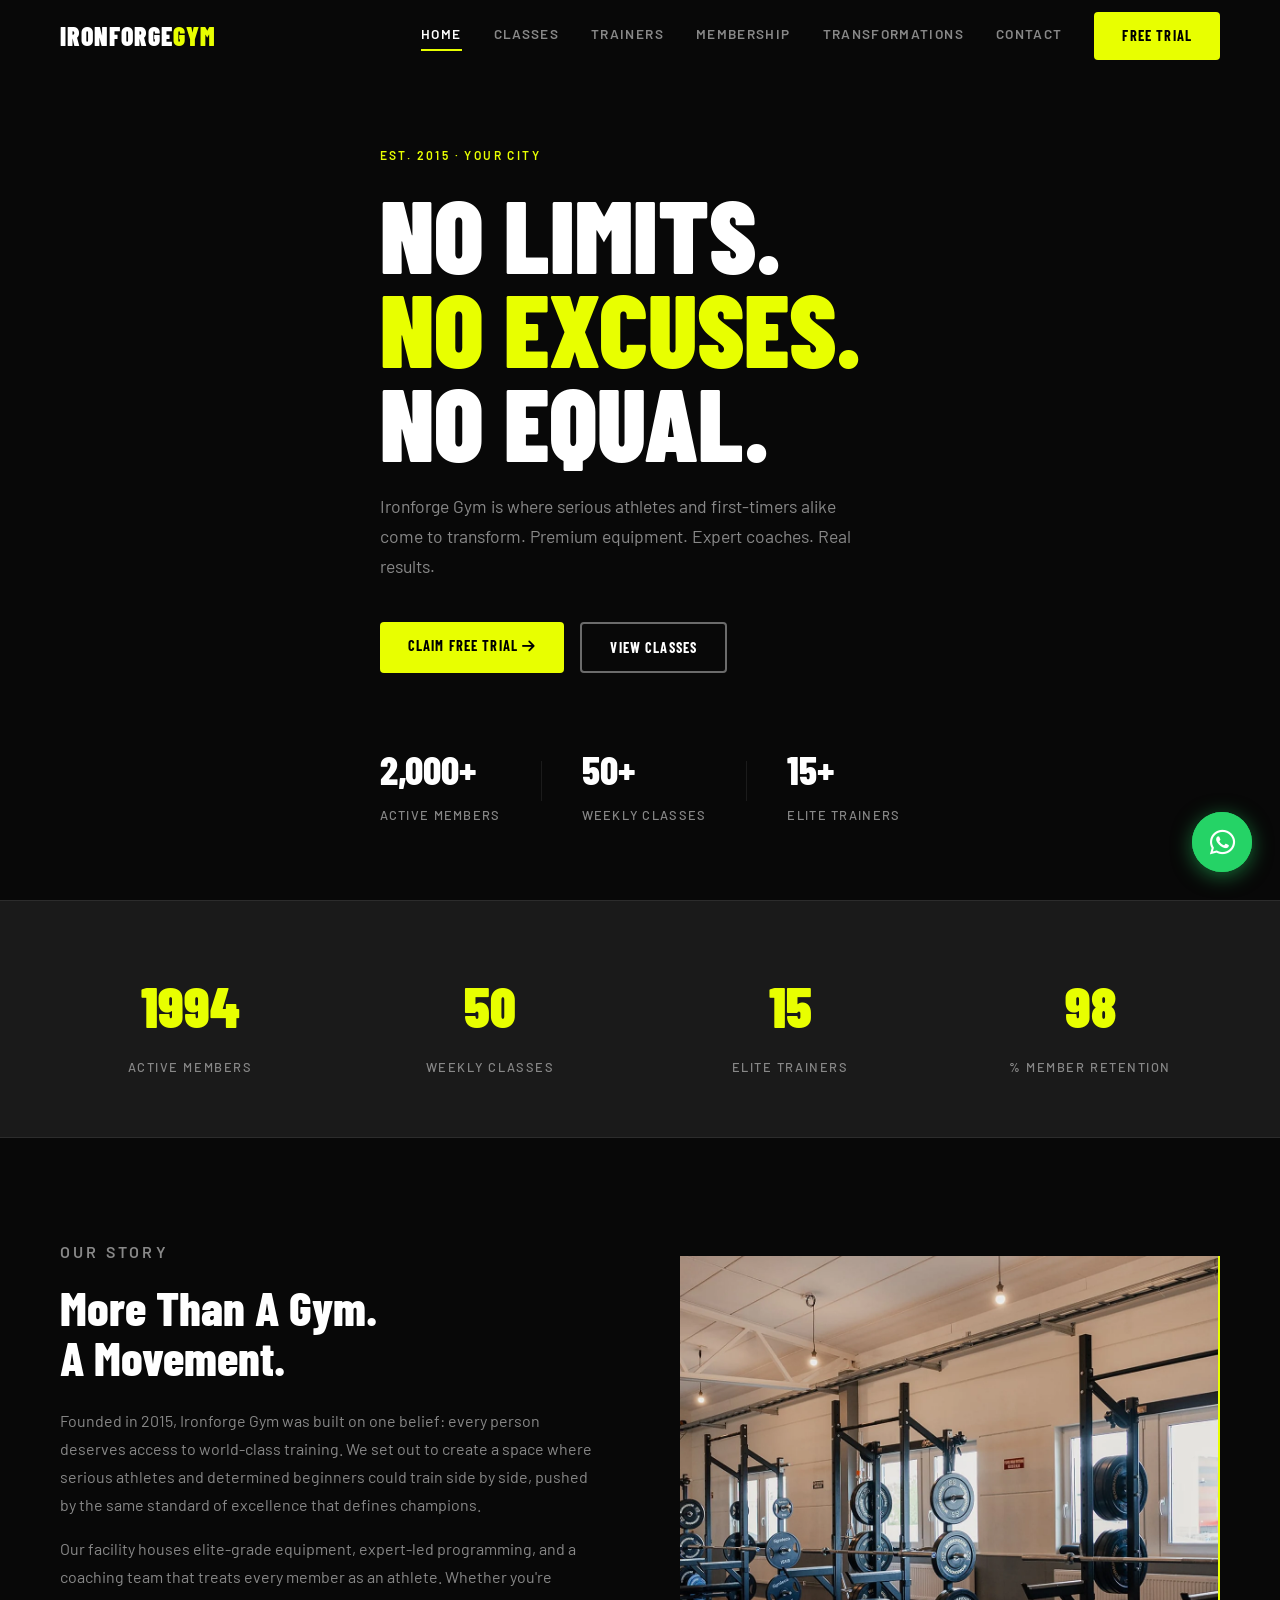
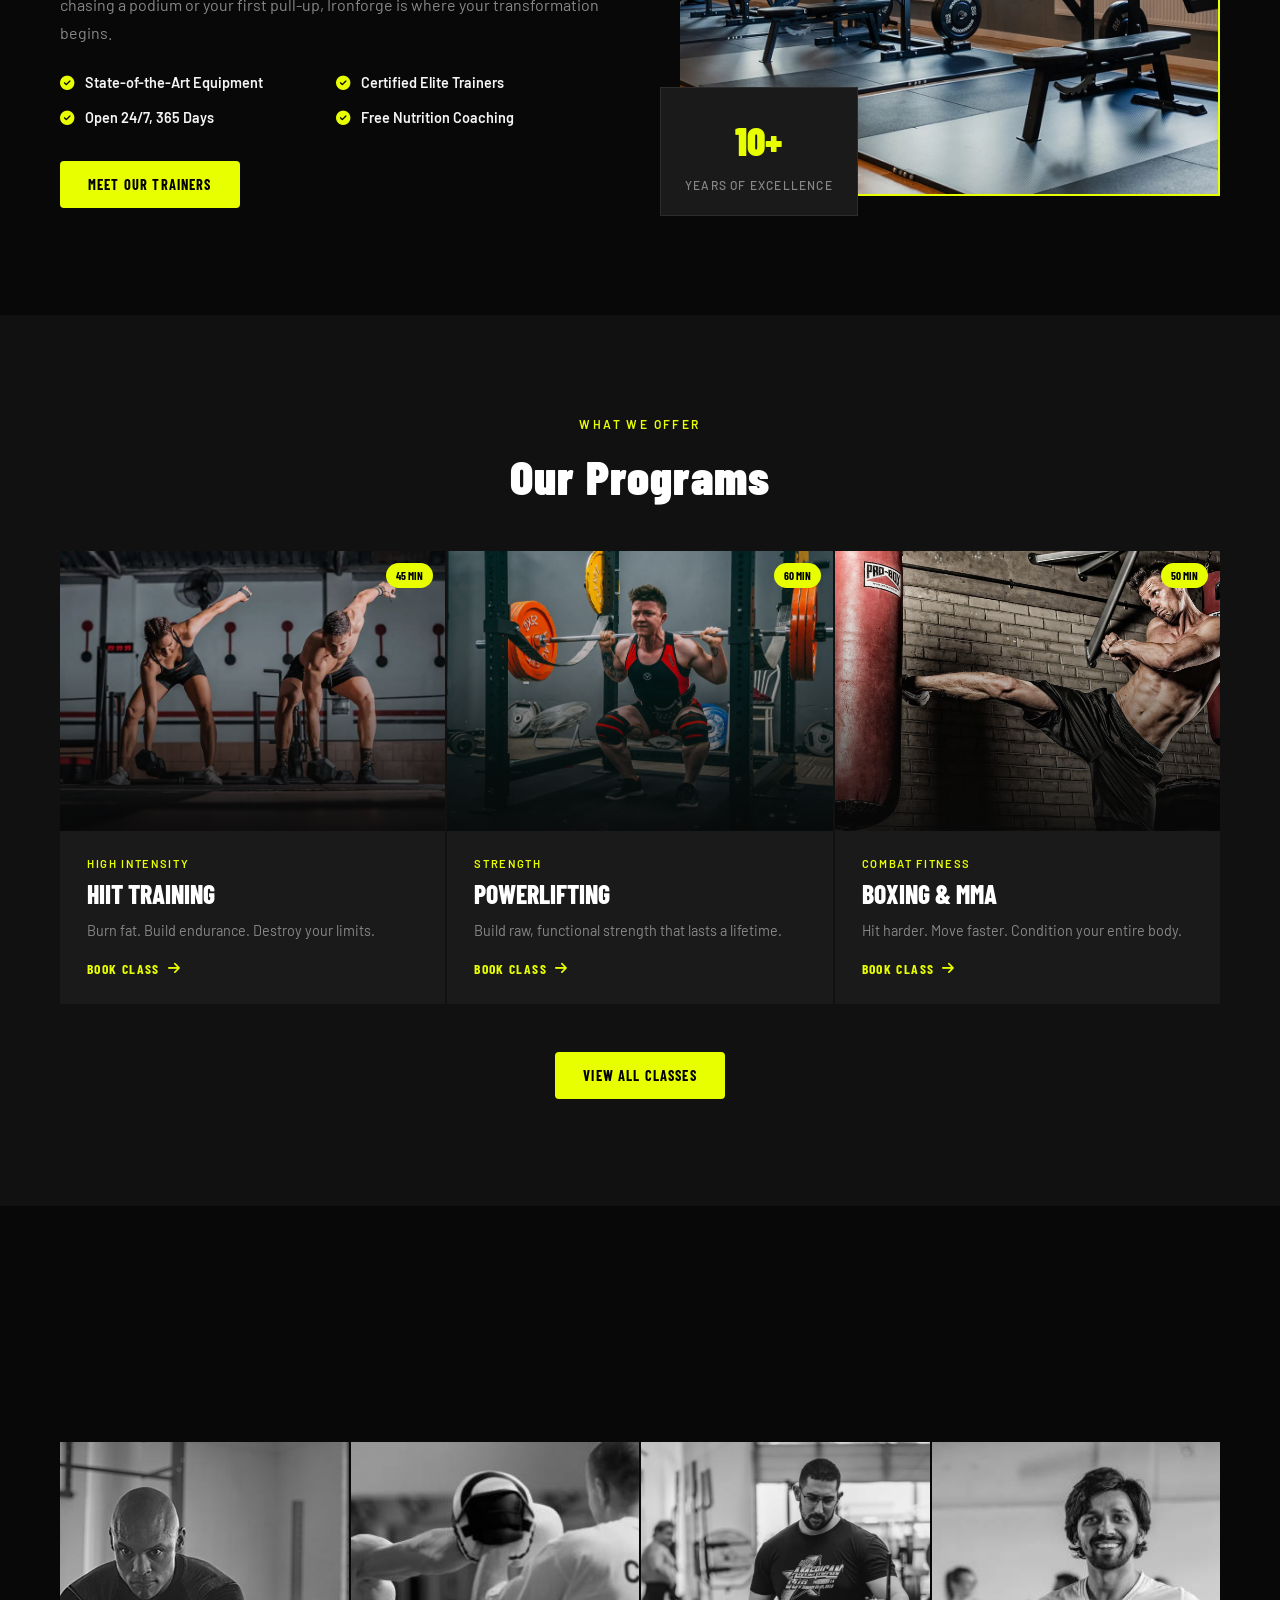
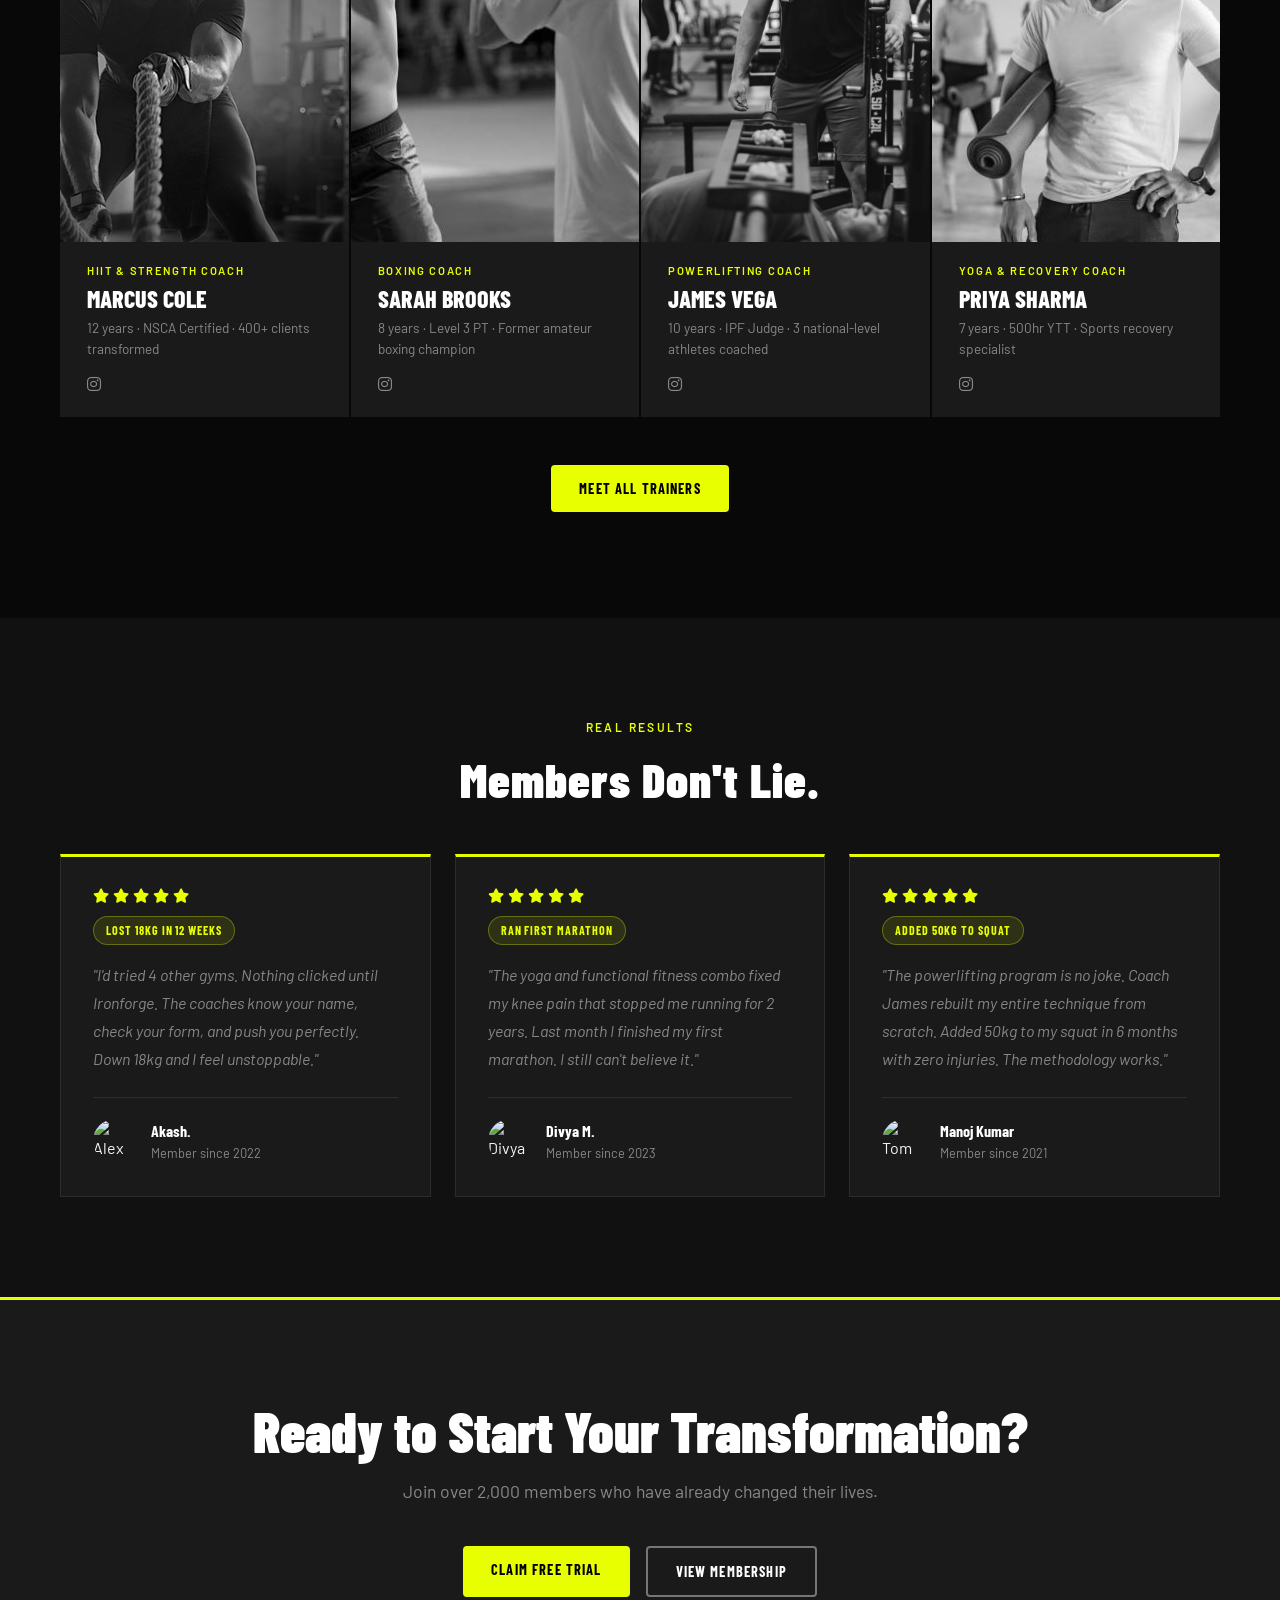
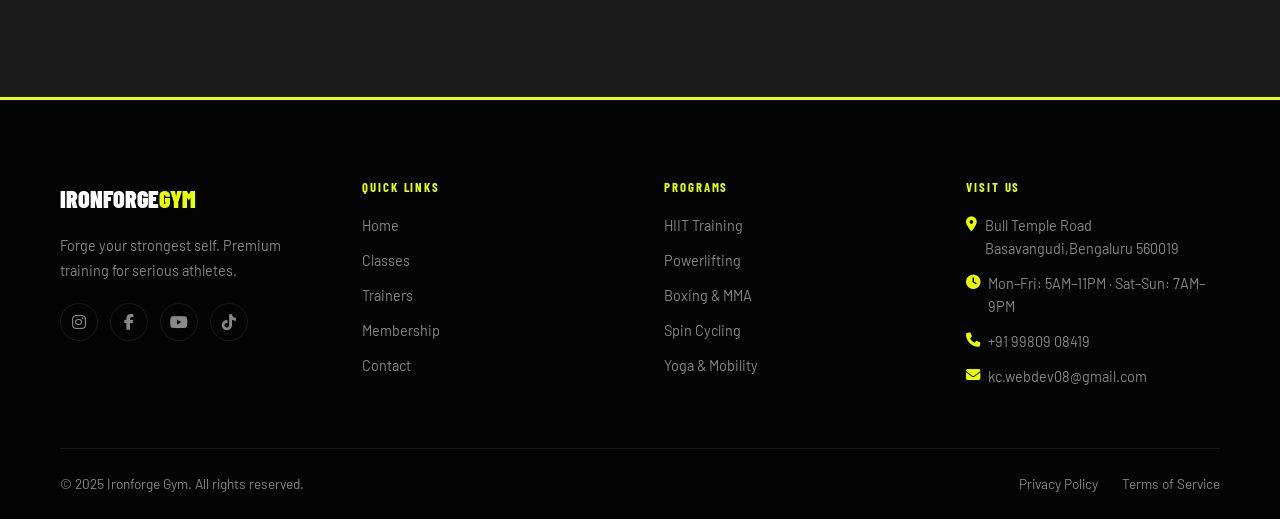
==== commit 43140d0c: "Footer address change" ====
--- a/index.html
+++ b/index.html
@@ -386,7 +386,7 @@
           <h3>Visit Us</h3>
           <div class="footer-links">
             <!-- CLIENT EDIT: address -->
-            <span><i class="fas fa-map-marker-alt"></i>123 Fitness Ave, Your City, ST 00000</span>
+            <span><i class="fas fa-map-marker-alt"></i>Bull Temple Road Basavangudi,Bengaluru 560019</span>
             <!-- CLIENT EDIT: opening hours -->
             <span><i class="fas fa-clock"></i>Mon–Fri: 5AM–11PM · Sat–Sun: 7AM–9PM</span>
             <!-- CLIENT EDIT: phone number — update href="tel:+1XXXXXXXXXX" and display text -->
@@ -413,4 +413,4 @@
 
   <script src="./js/script.js"></script>
 </body>
-</html>+</html>
